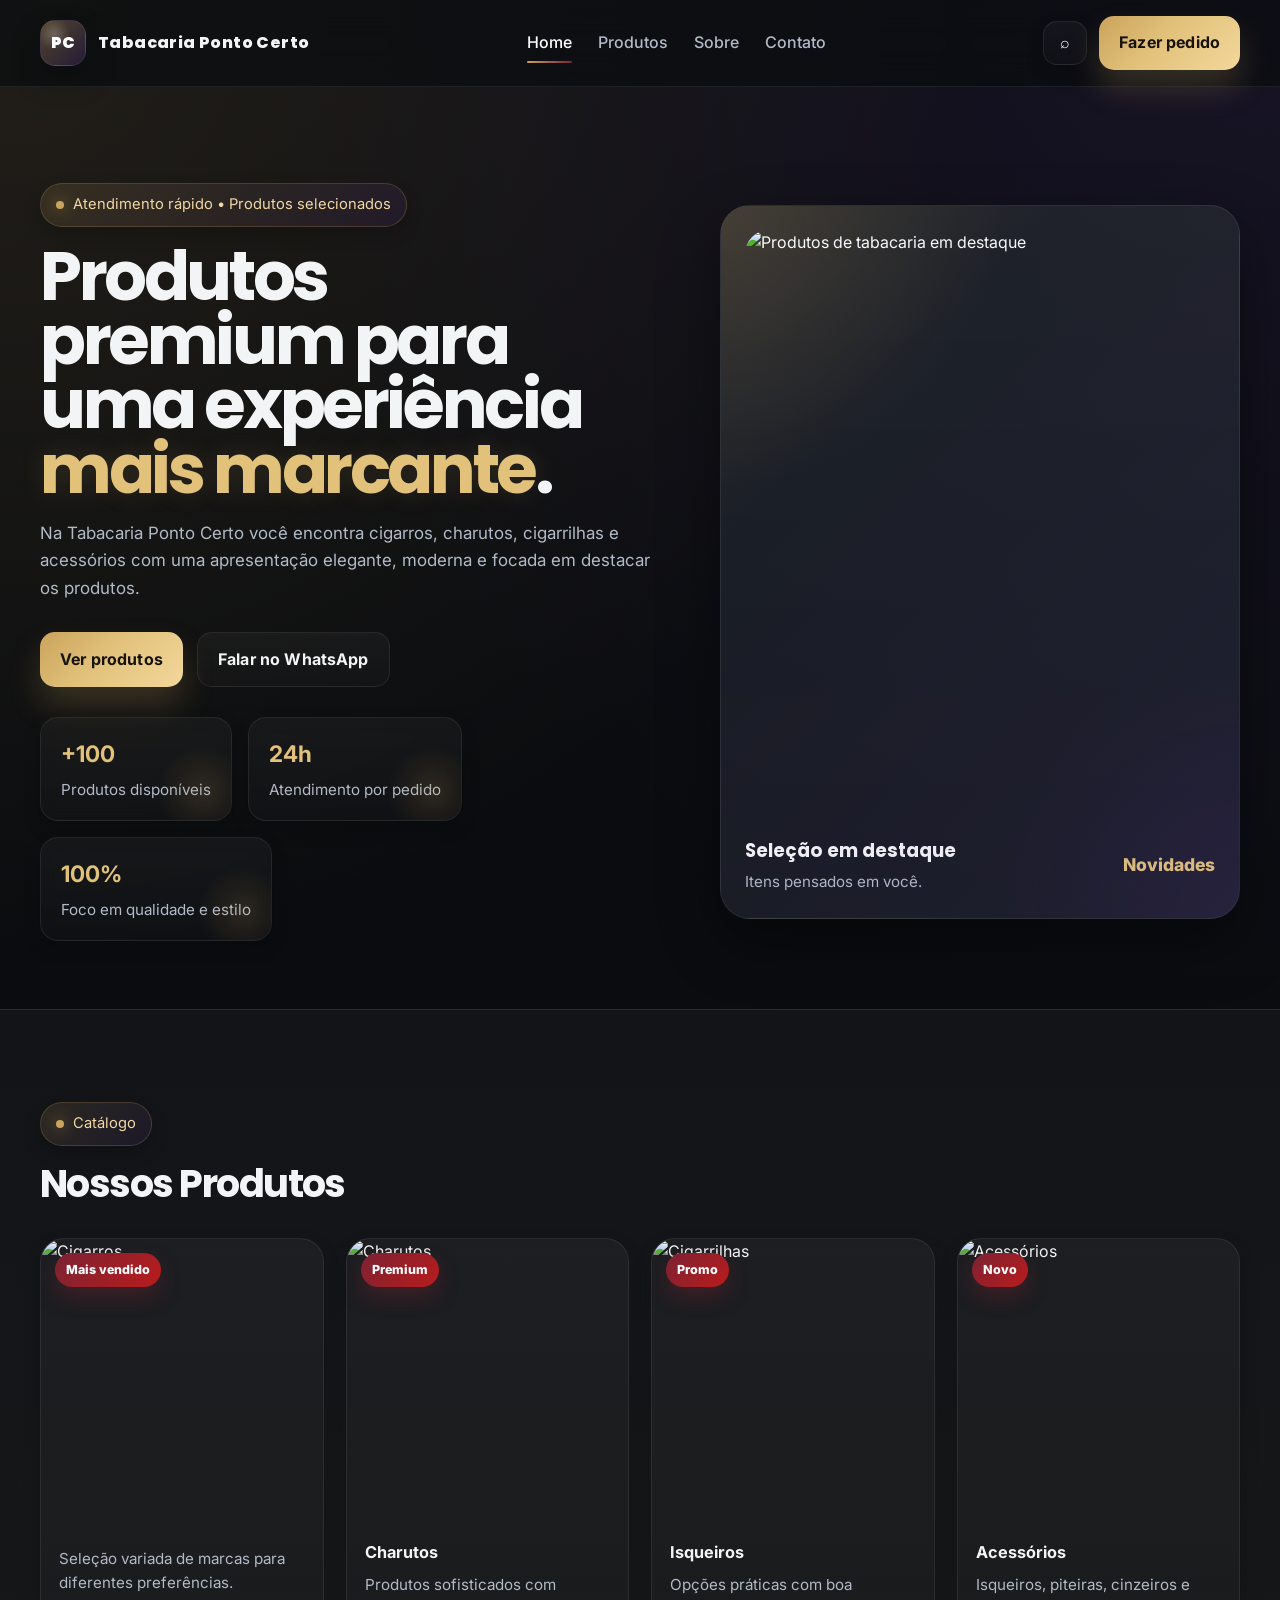
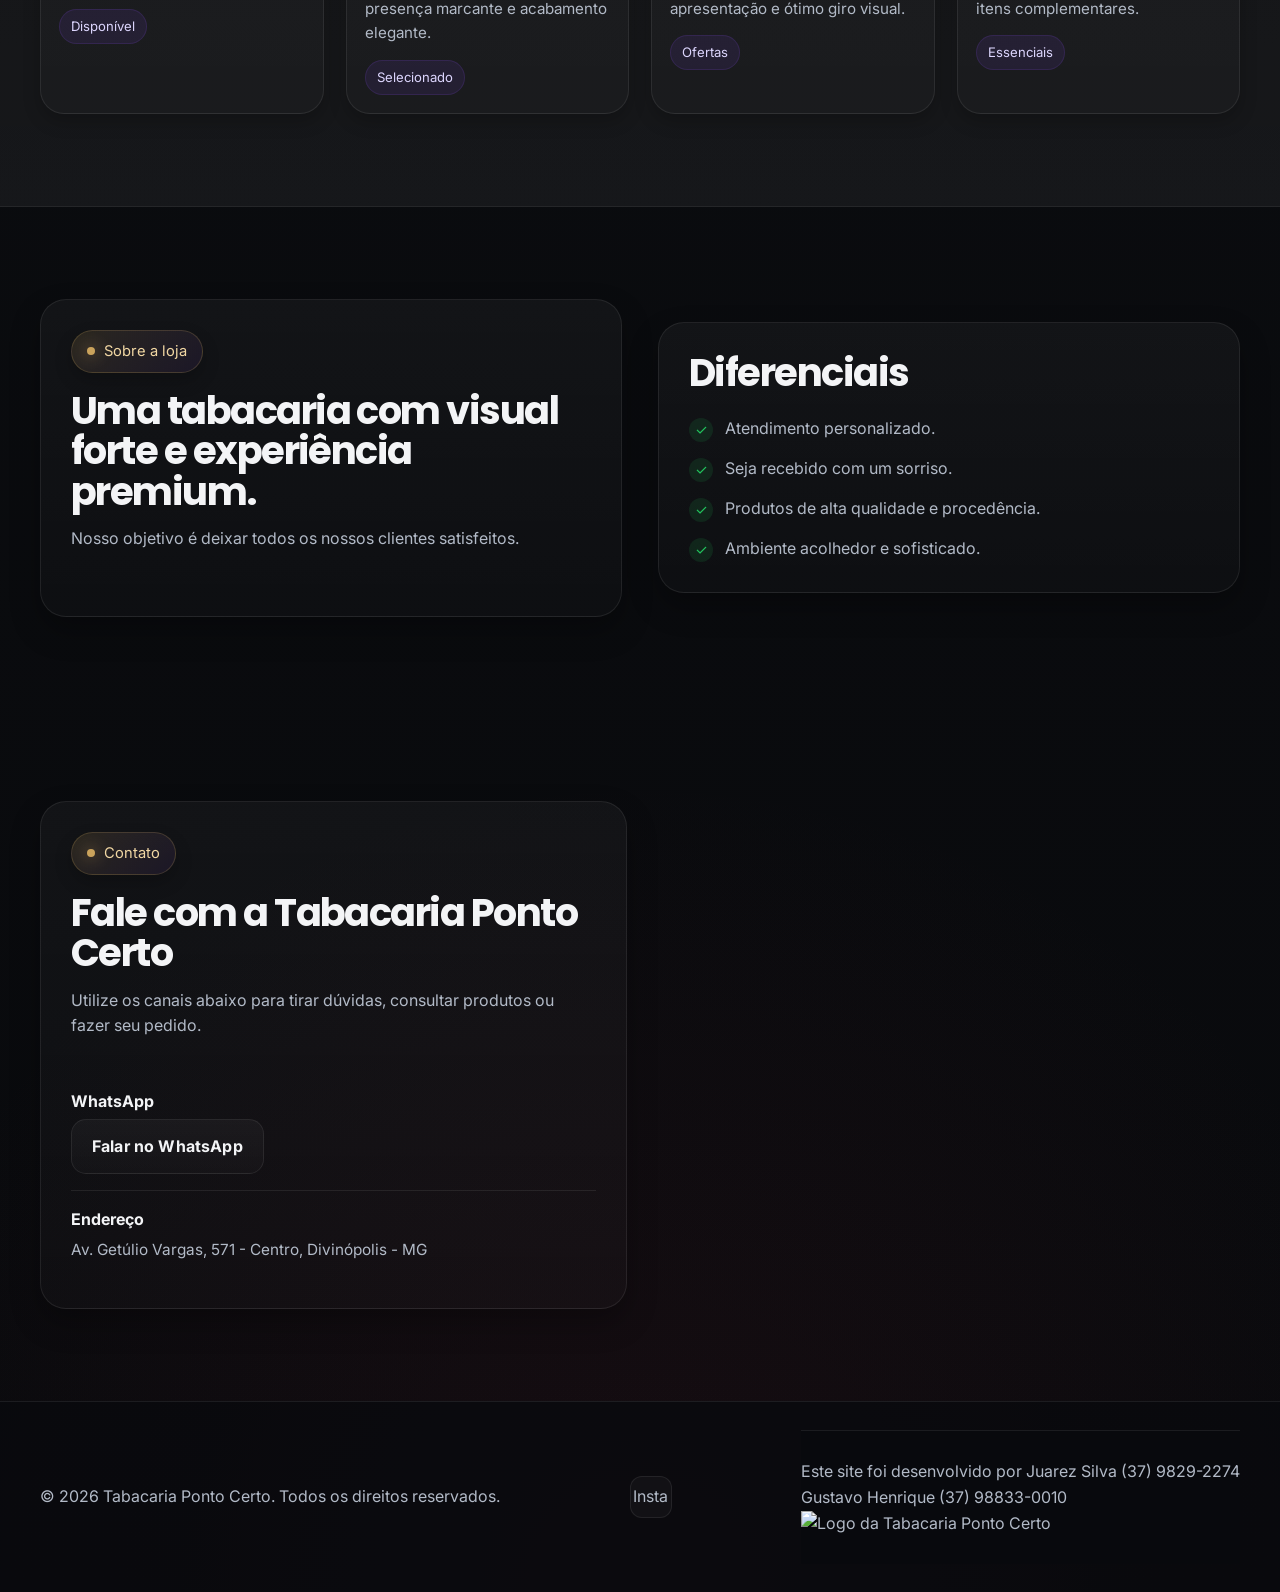
==== index.html @ 6bcf0297 "Add files via upload" ====
<!DOCTYPE html>
<html lang="pt-BR">
<head>
  <meta charset="UTF-8" />
  <meta name="viewport" content="width=device-width, initial-scale=1.0" />
  <title>Tabacaria Ponto Certo</title>
  <link rel="preconnect" href="https://fonts.googleapis.com">
  <link rel="preconnect" href="https://fonts.gstatic.com" crossorigin>
  <link
    href="https://fonts.googleapis.com/css2?family=Inter:wght@400;500;600;700;800&family=Poppins:wght@600;700;800&display=swap"
    rel="stylesheet"
  />
  <link rel="stylesheet" href="styles.css" />
</head>
<body>
  <header class="site-header">
    <div class="container header-inner">
      <a href="#home" class="brand">
        <span class="brand-logo">PC</span>
        <span>Tabacaria Ponto Certo</span>
      </a>

      <nav class="nav" aria-label="Navegação principal">
        <a href="#home" class="active">Home</a>
        <a href="#products">Produtos</a>
        <a href="#about">Sobre</a>
        <a href="#contact">Contato</a>
      </nav>

      <div class="header-actions">
        <a href="#products" class="icon-btn" aria-label="Ver produtos">⌕</a>
        <a href="#contact" class="btn btn-primary">Fazer pedido</a>
      </div>
    </div>
  </header>

  <main>
    <section id="home" class="hero section">
      <div class="container hero-grid">
        <div class="hero-content">
          <span class="badge">Atendimento rápido • Produtos selecionados</span>
          <h1>Produtos premium para uma experiência <span>mais marcante</span>.</h1>
          <p>
            Na Tabacaria Ponto Certo você encontra cigarros, charutos, cigarrilhas e acessórios
            com uma apresentação elegante, moderna e focada em destacar os produtos.
          </p>

          <div class="hero-actions">
            <a href="#products" class="btn btn-primary">Ver produtos</a>
            <a href="https://wa.me/5537991445994?text=Gostaria%20de%20realizar%20um%20pedido." class="btn btn-secondary">Falar no WhatsApp</a>
          </div>

          <div class="hero-stats">
            <div class="stat">
              <strong>+100</strong>
              <span>Produtos disponíveis</span>
            </div>
            <div class="stat">
              <strong>24h</strong>
              <span>Atendimento por pedido</span>
            </div>
            <div class="stat">
              <strong>100%</strong>
              <span>Foco em qualidade e estilo</span>
            </div>
          </div>
        </div>

        <div class="hero-card">
          <img src="imagens/banners-horizontais-de-produtos-de-tabaco_1284-23316.avif" alt="Produtos de tabacaria em destaque" />
          <div class="hero-card-caption">
            <div>
              <h3>Seleção em destaque</h3>
              <p>Itens pensados em você.</p>
            </div>
            <span class="price">Novidades</span>
          </div>
        </div>
      </div>
    </section>

    <section id="products" class="products section">
      <div class="container">
        <span class="badge">Catálogo</span>
        <h2 class="section-title">Nossos Produtos</h2>
        <p class="section-subtitle">
        </p>

        <div class="grid-products">
          <article class="product-card">
            <span class="sale">Mais vendido</span>
            <img src="imagens/6c0c8bc5-977b-41b4-ada7-877263bafc45.jpeg" alt="Cigarros" />
            <div class="product-info">
              <h3></h3>
              <p>Seleção variada de marcas para diferentes preferências.</p>
              <div class="product-meta">
                <span class="tag">Disponível</span>
                <span class="price"></span>
              </div>
            </div>
          </article>

          <article class="product-card">
            <span class="sale">Premium</span>
            <img src="imagens/TABACARIA1.webp" alt="Charutos" />
            <div class="product-info">
              <h3>Charutos</h3>
              <p>Produtos sofisticados com presença marcante e acabamento elegante.</p>
              <div class="product-meta">
                <span class="tag">Selecionado</span>
                <span class="price"></span>
              </div>
            </div>
          </article>

          <article class="product-card">
            <span class="sale">Promo</span>
            <img src="imagens/3910163c-b101-4159-80c0-856ad2844441.jpeg" alt="Cigarrilhas" />
            <div class="product-info">
              <h3>Isqueiros</h3>
              <p>Opções práticas com boa apresentação e ótimo giro visual.</p>
              <div class="product-meta">
                <span class="tag">Ofertas</span>
                <span class="price"></span>
              </div>
            </div>
          </article>

          <article class="product-card">
            <span class="sale">Novo</span>
            <img src="imagens/bb997197-b8b8-463b-8e82-a7fdcd526698.jpeg" alt="Acessórios" />
            <div class="product-info">
              <h3>Acessórios</h3>
              <p>Isqueiros, piteiras, cinzeiros e itens complementares.</p>
              <div class="product-meta">
                <span class="tag">Essenciais</span>
                <span class="price"></span>
              </div>
            </div>
          </article>
        </div>
      </div>
    </section>

    <section id="about" class="section">
      <div class="container about">
        <div class="about-card">
          <span class="badge">Sobre a loja</span>
          <h2 class="section-title">Uma tabacaria com visual forte e experiência premium.</h2>
          <p class="section-subtitle">
            Nosso objetivo é deixar todos os nossos clientes satisfeitos.
          </p>
        </div>

        <div class="about-card">
          <h2 class="section-title">Diferenciais</h2>
          <ul class="about-list">
            <li>Atendimento personalizado.</li>
            <li>Seja recebido com um sorriso.</li>
            <li>Produtos de alta qualidade e procedência.</li>
            <li>Ambiente acolhedor e sofisticado.</li>
          </ul>
        </div>
      </div>
    </section>

    <section id="contact" class="section">
      <div class="container contact">
        <div class="contact-card">
          <span class="badge">Contato</span>
          <h2 class="section-title">Fale com a Tabacaria Ponto Certo</h2>
          <p class="section-subtitle">
            Utilize os canais abaixo para tirar dúvidas, consultar produtos ou fazer seu pedido.
          </p>

          
          <div class="contact-item">
            <div>
              <strong>WhatsApp</strong>
            <a href="https://wa.me/5537991445994?text=Gostaria%20de%20realizar%20um%20pedido." class="btn btn-secondary">Falar no WhatsApp</a>
            </div>
          </div>

        <div class="contact-item">
          <div>
            <strong>Endereço</strong>
            <span>Av. Getúlio Vargas, 571 - Centro, Divinópolis - MG</span>
          </div>
        </div>

        
          </form>
        </div>
      </div>
    </section>
  </main>

  <footer class="footer">
    <div class="container footer-inner">
      <p>&copy; 2026 Tabacaria Ponto Certo. Todos os direitos reservados.</p>
      <div class="socials">
        <a href="https://www.instagram.com/tabacariapontocerto_?igsh=MW83M29manpldTg5OQ==" aria-label="Instagram">Insta</a>
        
      </div>
      <div class="footer">
        <a href="#" class="footer-link">Este site foi desenvolvido por Juarez Silva (37) 9829-2274 <br>Gustavo Henrique (37) 98833-0010</a>
        <img src="C:\Users\diamo\Pictures\Screenshots\Captura de tela 2025-09-25 141553.png" alt="Logo da Tabacaria Ponto Certo" class="footer-logo" />

    </div>
  </footer>
</body>
</html>
---- styles.css ----
:root {
  --bg: #0b0d10;
  --bg-soft: #11151c;
  --surface: rgba(20, 24, 31, 0.94);
  --surface-2: rgba(29, 35, 46, 0.92);
  --text: #f3f4f6;
  --text-soft: #b2bac7;
  --muted: #848b98;
  --border: rgba(255, 255, 255, 0.08);

  --gold: #caa35c;
  --gold-2: #e2c27b;
  --wine: #7b2233;
  --purple: #6f42c1;
  --orange: #ff8a3d;

  --success: #22c55e;
  --danger: #ef4444;

  --shadow-lg: 0 24px 60px rgba(0, 0, 0, 0.42);
  --shadow-md: 0 14px 30px rgba(0, 0, 0, 0.28);
  --shadow-sm: 0 8px 18px rgba(0, 0, 0, 0.2);

  --radius: 18px;
  --radius-lg: 28px;
  --radius-sm: 12px;

  --container: 1200px;
  --transition: 0.28s ease;
  --transition-slow: 0.45s cubic-bezier(0.2, 0.8, 0.2, 1);

  --font-main: "Inter", system-ui, -apple-system, BlinkMacSystemFont, "Segoe UI", sans-serif;
  --font-title: "Poppins", "Inter", system-ui, sans-serif;
}

* {
  margin: 0;
  padding: 0;
  box-sizing: border-box;
}

html {
  scroll-behavior: smooth;
}

body {
  font-family: var(--font-main);
  color: var(--text);
  background:
    radial-gradient(circle at top left, rgba(202, 163, 92, 0.12), transparent 28%),
    radial-gradient(circle at top right, rgba(111, 66, 193, 0.12), transparent 30%),
    radial-gradient(circle at bottom, rgba(123, 34, 51, 0.12), transparent 25%),
    linear-gradient(180deg, var(--bg) 0%, #090a0d 100%);
  min-height: 100vh;
  line-height: 1.6;
  overflow-x: hidden;
  text-rendering: optimizeLegibility;
  -webkit-font-smoothing: antialiased;
}

img {
  max-width: 100%;
  display: block;
}

a {
  color: inherit;
  text-decoration: none;
  transition: transform var(--transition), color var(--transition), opacity var(--transition);
}

button,
input,
select,
textarea {
  font: inherit;
}

button {
  cursor: pointer;
  border: none;
  background: none;
}

::selection {
  background: rgba(202, 163, 92, 0.35);
  color: #fff;
}

.container {
  width: min(100% - 32px, var(--container));
  margin-inline: auto;
}

.section {
  padding: 92px 0;
  position: relative;
}

.section-title {
  font-family: var(--font-title);
  font-size: clamp(1.9rem, 3vw, 3.2rem);
  line-height: 1.05;
  letter-spacing: -0.04em;
  margin-bottom: 14px;
  color: var(--text);
}

.section-subtitle {
  color: var(--text-soft);
  max-width: 700px;
  margin-bottom: 34px;
}

.badge {
  display: inline-flex;
  align-items: center;
  gap: 9px;
  padding: 9px 15px;
  border-radius: 999px;
  background: linear-gradient(135deg, rgba(202, 163, 92, 0.14), rgba(111, 66, 193, 0.1));
  border: 1px solid rgba(202, 163, 92, 0.22);
  color: #f1d7a3;
  font-size: 0.92rem;
  box-shadow: var(--shadow-sm);
  margin-bottom: 18px;
}

.badge::before {
  content: "";
  width: 8px;
  height: 8px;
  border-radius: 50%;
  background: var(--gold);
  box-shadow: 0 0 16px rgba(202, 163, 92, 0.8);
}

.site-header {
  position: sticky;
  top: 0;
  z-index: 50;
  background: rgba(11, 13, 16, 0.72);
  backdrop-filter: blur(18px);
  border-bottom: 1px solid var(--border);
}

.header-inner {
  height: 86px;
  display: flex;
  align-items: center;
  justify-content: space-between;
  gap: 24px;
}

.brand {
  display: flex;
  align-items: center;
  gap: 12px;
  font-family: var(--font-title);
  font-weight: 800;
  letter-spacing: 0.4px;
}

.brand-logo {
  width: 46px;
  height: 46px;
  border-radius: 15px;
  display: grid;
  place-items: center;
  background:
    radial-gradient(circle at 30% 30%, rgba(255, 255, 255, 0.22), transparent 35%),
    linear-gradient(135deg, rgba(202, 163, 92, 0.36), rgba(111, 66, 193, 0.22));
  border: 1px solid rgba(255, 255, 255, 0.08);
  box-shadow: var(--shadow-md);
  color: #fff;
  font-weight: 900;
}

.nav {
  display: flex;
  align-items: center;
  gap: 26px;
}

.nav a {
  color: var(--text-soft);
  position: relative;
  font-weight: 500;
}

.nav a::after {
  content: "";
  position: absolute;
  left: 0;
  bottom: -7px;
  width: 100%;
  height: 2px;
  border-radius: 999px;
  background: linear-gradient(90deg, var(--gold), var(--wine));
  transform: scaleX(0);
  transform-origin: center;
  transition: transform var(--transition);
}

.nav a:hover,
.nav a.active {
  color: #fff;
}

.nav a:hover::after,
.nav a.active::after {
  transform: scaleX(1);
}

.header-actions {
  display: flex;
  align-items: center;
  gap: 12px;
}

.icon-btn {
  width: 44px;
  height: 44px;
  display: grid;
  place-items: center;
  border-radius: 14px;
  color: #fff;
  background: linear-gradient(180deg, rgba(255, 255, 255, 0.04), rgba(255, 255, 255, 0.02));
  border: 1px solid var(--border);
  box-shadow: var(--shadow-sm);
  transition: transform var(--transition), border-color var(--transition), box-shadow var(--transition);
}

.icon-btn:hover {
  transform: translateY(-2px) scale(1.03);
  border-color: rgba(202, 163, 92, 0.26);
  box-shadow: var(--shadow-md);
}

.btn {
  display: inline-flex;
  align-items: center;
  justify-content: center;
  gap: 10px;
  padding: 14px 20px;
  border-radius: 15px;
  font-weight: 700;
  letter-spacing: 0.01em;
  transition:
    transform var(--transition),
    box-shadow var(--transition),
    background var(--transition),
    border-color var(--transition),
    filter var(--transition);
  position: relative;
  overflow: hidden;
}

.btn::before {
  content: "";
  position: absolute;
  inset: 0;
  background: linear-gradient(120deg, transparent, rgba(255, 255, 255, 0.18), transparent);
  transform: translateX(-130%);
  transition: transform var(--transition-slow);
}

.btn:hover::before {
  transform: translateX(130%);
}

.btn:hover {
  transform: translateY(-2px);
}

.btn-primary {
  background: linear-gradient(135deg, var(--gold) 0%, var(--gold-2) 45%, #f3d79b 100%);
  color: #17130c;
  box-shadow: 0 18px 32px rgba(202, 163, 92, 0.22);
}

.btn-primary:hover {
  filter: brightness(1.05);
  box-shadow: 0 22px 38px rgba(202, 163, 92, 0.28);
}

.btn-secondary {
  background: linear-gradient(180deg, rgba(255, 255, 255, 0.04), rgba(255, 255, 255, 0.02));
  color: var(--text);
  border: 1px solid var(--border);
}

.btn-secondary:hover {
  border-color: rgba(111, 66, 193, 0.3);
  background: rgba(111, 66, 193, 0.08);
}

.hero {
  padding: 96px 0 68px;
}

.hero-grid {
  display: grid;
  grid-template-columns: 1.1fr 0.9fr;
  gap: 44px;
  align-items: center;
}

.hero-content h1 {
  font-family: var(--font-title);
  font-size: clamp(2.8rem, 5.3vw, 5.6rem);
  line-height: 0.95;
  letter-spacing: -0.05em;
  margin-bottom: 18px;
  text-wrap: balance;
}

.hero-content h1 span {
  color: var(--gold-2);
  text-shadow: 0 0 24px rgba(202, 163, 92, 0.16);
}

.hero-content p {
  color: var(--text-soft);
  font-size: 1.06rem;
  max-width: 620px;
  margin-bottom: 30px;
}

.hero-actions {
  display: flex;
  flex-wrap: wrap;
  gap: 14px;
  margin-bottom: 30px;
}

.hero-stats {
  display: flex;
  flex-wrap: wrap;
  gap: 16px;
}

.stat {
  min-width: 160px;
  padding: 18px 20px;
  border-radius: 18px;
  background: linear-gradient(180deg, rgba(255, 255, 255, 0.04), rgba(255, 255, 255, 0.02));
  border: 1px solid var(--border);
  box-shadow: var(--shadow-sm);
  backdrop-filter: blur(8px);
  position: relative;
  overflow: hidden;
}

.stat::after {
  content: "";
  position: absolute;
  inset: auto -18px -18px auto;
  width: 92px;
  height: 92px;
  border-radius: 50%;
  background: radial-gradient(circle, rgba(202, 163, 92, 0.15), transparent 70%);
}

.stat strong {
  display: block;
  font-size: 1.42rem;
  color: var(--gold-2);
  margin-bottom: 4px;
}

.stat span {
  color: var(--text-soft);
  font-size: 0.95rem;
}

.hero-card {
  position: relative;
  padding: 24px;
  border-radius: 30px;
  background:
    radial-gradient(circle at top left, rgba(202, 163, 92, 0.12), transparent 32%),
    radial-gradient(circle at bottom right, rgba(111, 66, 193, 0.1), transparent 28%),
    linear-gradient(180deg, rgba(255, 255, 255, 0.05), rgba(255, 255, 255, 0.02)),
    var(--surface);
  border: 1px solid rgba(255, 255, 255, 0.08);
  box-shadow: var(--shadow-lg);
  overflow: hidden;
}

.hero-card::before {
  content: "";
  position: absolute;
  inset: -2px;
  background: linear-gradient(135deg, rgba(202, 163, 92, 0.16), transparent 28%, rgba(111, 66, 193, 0.12));
  opacity: 0.7;
  pointer-events: none;
}

.hero-card img {
  width: 100%;
  border-radius: 24px;
  object-fit: cover;
  aspect-ratio: 4 / 5;
  transform: scale(1);
  transition: transform var(--transition-slow), filter var(--transition-slow);
  filter: saturate(1.08) contrast(1.04);
}

.hero-card:hover img {
  transform: scale(1.04);
}

.hero-card-caption {
  margin-top: 18px;
  display: flex;
  align-items: center;
  justify-content: space-between;
  gap: 16px;
}

.hero-card-caption h3 {
  font-family: var(--font-title);
  font-size: 1.15rem;
  margin-bottom: 4px;
}

.hero-card-caption p {
  color: var(--text-soft);
  font-size: 0.95rem;
}

.price {
  color: var(--gold-2);
  font-weight: 800;
  font-size: 1.1rem;
}

.products {
  border-top: 1px solid var(--border);
  border-bottom: 1px solid var(--border);
  background:
    linear-gradient(180deg, rgba(255, 255, 255, 0.02), rgba(255, 255, 255, 0.04)),
    rgba(255, 255, 255, 0.01);
}

.grid-products {
  display: grid;
  grid-template-columns: repeat(4, 1fr);
  gap: 22px;
}

.product-card {
  position: relative;
  background: linear-gradient(180deg, rgba(255, 255, 255, 0.04), rgba(255, 255, 255, 0.02));
  border: 1px solid var(--border);
  border-radius: 24px;
  overflow: hidden;
  box-shadow: var(--shadow-sm);
  transition:
    transform var(--transition-slow),
    border-color var(--transition),
    box-shadow var(--transition),
    filter var(--transition);
}

.product-card::before {
  content: "";
  position: absolute;
  inset: 0;
  background: linear-gradient(135deg, rgba(202, 163, 92, 0.12), transparent 35%, rgba(111, 66, 193, 0.1));
  opacity: 0;
  transition: opacity var(--transition);
  pointer-events: none;
}

.product-card:hover {
  transform: translateY(-8px) scale(1.01);
  border-color: rgba(202, 163, 92, 0.24);
  box-shadow: var(--shadow-lg);
}

.product-card:hover::before {
  opacity: 1;
}

.product-card img {
  width: 100%;
  aspect-ratio: 1 / 1;
  object-fit: cover;
  transition: transform var(--transition-slow), filter var(--transition-slow);
}

.product-card:hover img {
  transform: scale(1.08);
  filter: saturate(1.08) contrast(1.03);
}

.product-info {
  padding: 18px;
  position: relative;
  z-index: 1;
}

.product-info h3 {
  font-size: 1.02rem;
  margin-bottom: 8px;
}

.product-info p {
  color: var(--text-soft);
  font-size: 0.95rem;
  margin-bottom: 14px;
}

.product-meta {
  display: flex;
  align-items: center;
  justify-content: space-between;
  gap: 10px;
}

.tag {
  display: inline-flex;
  align-items: center;
  padding: 6px 11px;
  border-radius: 999px;
  font-size: 0.82rem;
  background: rgba(111, 66, 193, 0.13);
  color: #ddd6fe;
  border: 1px solid rgba(111, 66, 193, 0.2);
}

.sale {
  position: absolute;
  top: 14px;
  left: 14px;
  z-index: 2;
  padding: 7px 11px;
  border-radius: 999px;
  font-size: 0.78rem;
  font-weight: 800;
  color: #fff;
  background: linear-gradient(135deg, var(--wine), #b91c1c);
  box-shadow: 0 10px 20px rgba(123, 34, 51, 0.35);
}

.about {
  display: grid;
  grid-template-columns: 1fr 1fr;
  gap: 36px;
  align-items: center;
}

.about-card {
  padding: 30px;
  border-radius: 26px;
  background: linear-gradient(180deg, rgba(255, 255, 255, 0.04), rgba(255, 255, 255, 0.02));
  border: 1px solid var(--border);
  box-shadow: var(--shadow-md);
}

.about-list {
  list-style: none;
  display: grid;
  gap: 14px;
  margin-top: 22px;
}

.about-list li {
  display: flex;
  gap: 12px;
  align-items: flex-start;
  color: var(--text-soft);
}

.about-list li::before {
  content: "✓";
  flex: 0 0 24px;
  width: 24px;
  height: 24px;
  border-radius: 50%;
  display: grid;
  place-items: center;
  background: rgba(34, 197, 94, 0.12);
  color: var(--success);
  font-size: 0.9rem;
  margin-top: 2px;
}

.contact {
  display: grid;
  grid-template-columns: 1fr 1fr;
  gap: 26px;
}

.contact-card,
.form-card {
  padding: 30px;
  border-radius: 26px;
  background: linear-gradient(180deg, rgba(255, 255, 255, 0.04), rgba(255, 255, 255, 0.02));
  border: 1px solid var(--border);
  box-shadow: var(--shadow-md);
}

.contact-item {
  display: flex;
  gap: 14px;
  align-items: flex-start;
  padding: 16px 0;
  border-bottom: 1px solid var(--border);
}

.contact-item:last-child {
  border-bottom: none;
}

.contact-item strong {
  display: block;
  margin-bottom: 4px;
}

.contact-item span {
  color: var(--text-soft);
  font-size: 0.96rem;
}

.form-group {
  display: grid;
  gap: 8px;
  margin-bottom: 16px;
}

.form-group label {
  color: var(--text-soft);
  font-size: 0.95rem;
}

.form-group input,
.form-group textarea,
.form-group select {
  width: 100%;
  padding: 14px 16px;
  border-radius: 14px;
  border: 1px solid var(--border);
  background: rgba(17, 20, 26, 0.92);
  color: var(--text);
  outline: none;
  transition:
    border-color var(--transition),
    box-shadow var(--transition),
    transform var(--transition),
    background var(--transition);
}

.form-group input:focus,
.form-group textarea:focus,
.form-group select:focus {
  border-color: rgba(202, 163, 92, 0.45);
  box-shadow: 0 0 0 4px rgba(202, 163, 92, 0.12);
  background: #141820;
}

.form-group textarea {
  min-height: 140px;
  resize: vertical;
}

.footer {
  padding: 28px 0;
  border-top: 1px solid var(--border);
  color: var(--text-soft);
  background: rgba(8, 10, 13, 0.78);
}

.footer-inner {
  display: flex;
  align-items: center;
  justify-content: space-between;
  gap: 18px;
  flex-wrap: wrap;
}

.socials {
  display: flex;
  gap: 12px;
  flex-wrap: wrap;
}

.socials a {
  width: 42px;
  height: 42px;
  display: grid;
  place-items: center;
  border-radius: 12px;
  background: rgba(255, 255, 255, 0.03);
  border: 1px solid var(--border);
  transition: transform var(--transition), border-color var(--transition), box-shadow var(--transition);
}

.socials a:hover {
  border-color: rgba(202, 163, 92, 0.26);
  transform: translateY(-2px) rotate(-2deg);
  box-shadow: var(--shadow-sm);
}

@media (max-width: 1100px) {
  .grid-products {
    grid-template-columns: repeat(3, 1fr);
  }

  .hero-grid,
  .about,
  .contact {
    grid-template-columns: 1fr;
  }
}

@media (max-width: 768px) {
  .section {
    padding: 68px 0;
  }

  .header-inner {
    height: auto;
    padding: 16px 0;
    flex-wrap: wrap;
    justify-content: center;
  }

  .nav {
    order: 3;
    width: 100%;
    justify-content: center;
    flex-wrap: wrap;
    gap: 16px;
  }

  .hero {
    padding-top: 50px;
  }

  .grid-products {
    grid-template-columns: repeat(2, 1fr);
  }

  .hero-content h1 {
    line-height: 1.02;
  }

  .hero-card-caption {
    flex-direction: column;
    align-items: flex-start;
  }
}

@media (max-width: 520px) {
  .grid-products {
    grid-template-columns: 1fr;
  }

  .hero-actions,
  .hero-stats {
    flex-direction: column;
  }

  .stat {
    width: 100%;
  }

  .btn {
    width: 100%;
  }

  .container {
    width: min(100% - 20px, var(--container));
  }
}
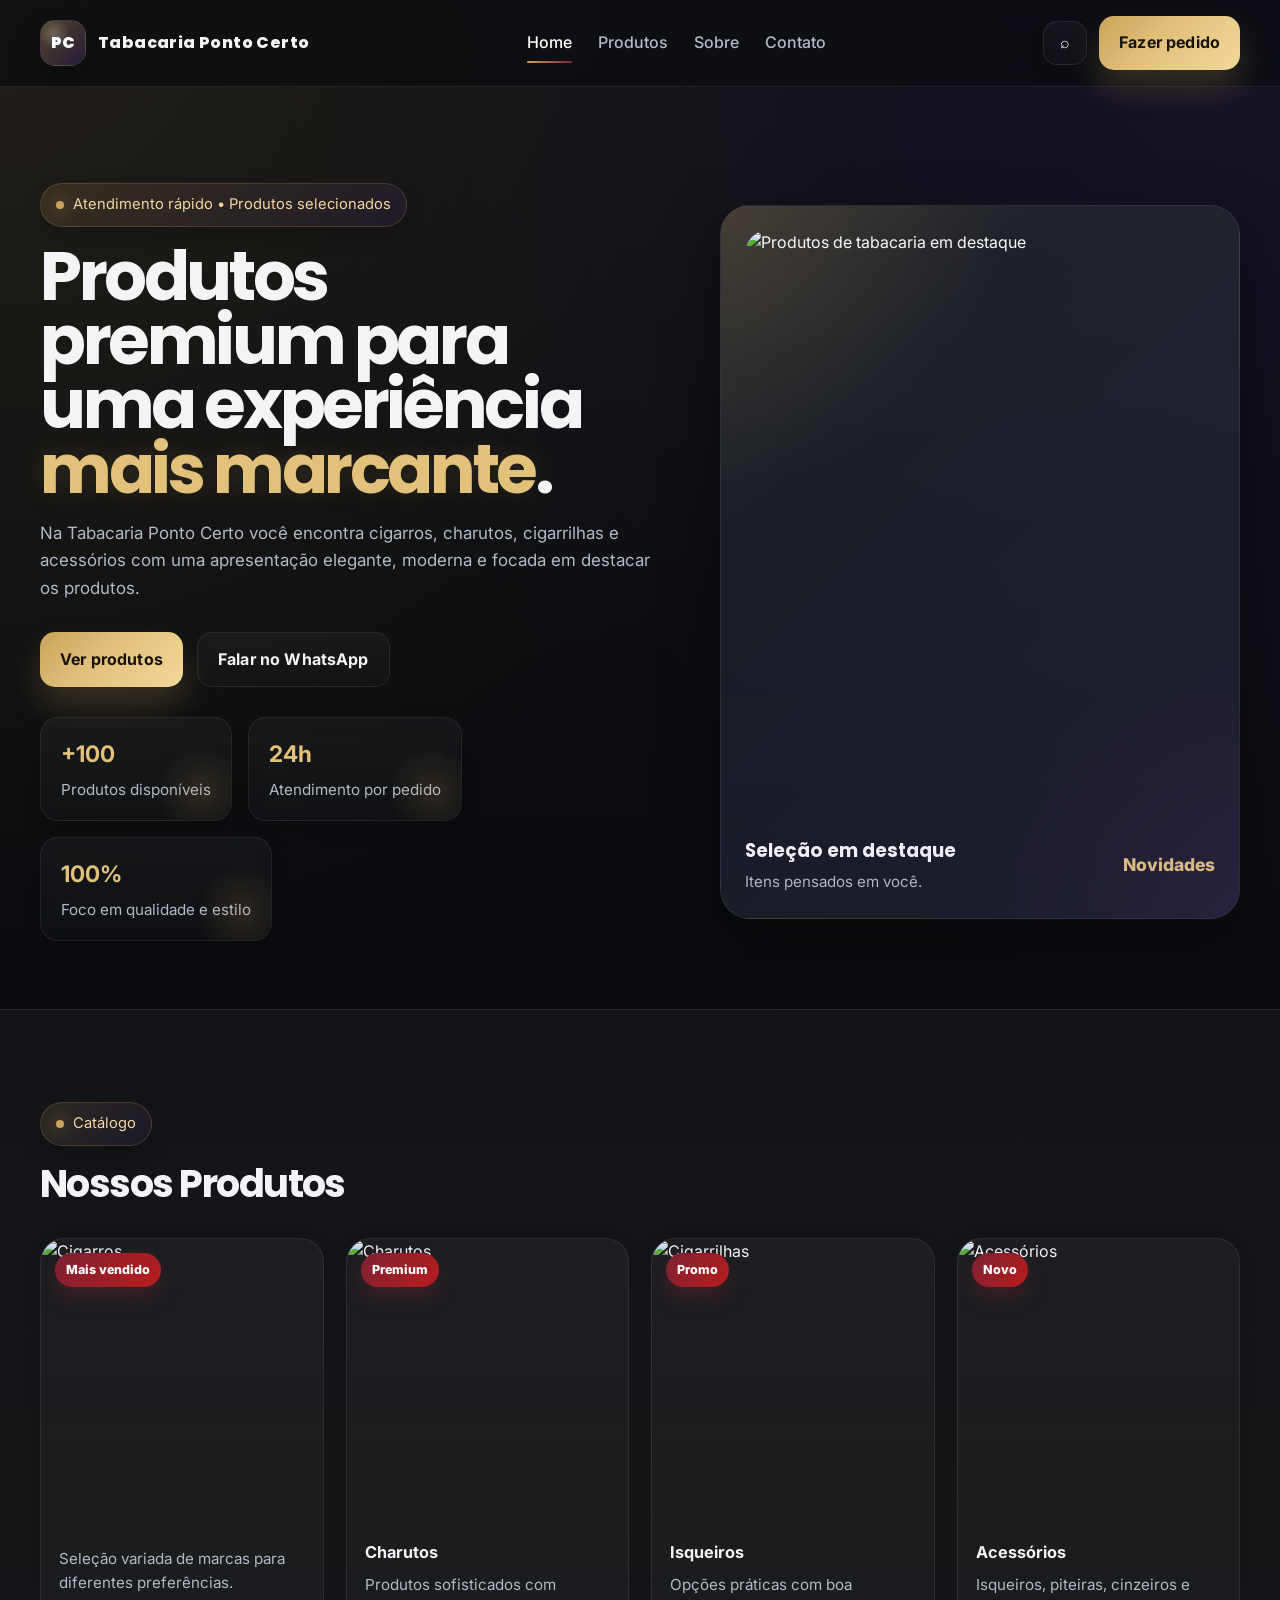
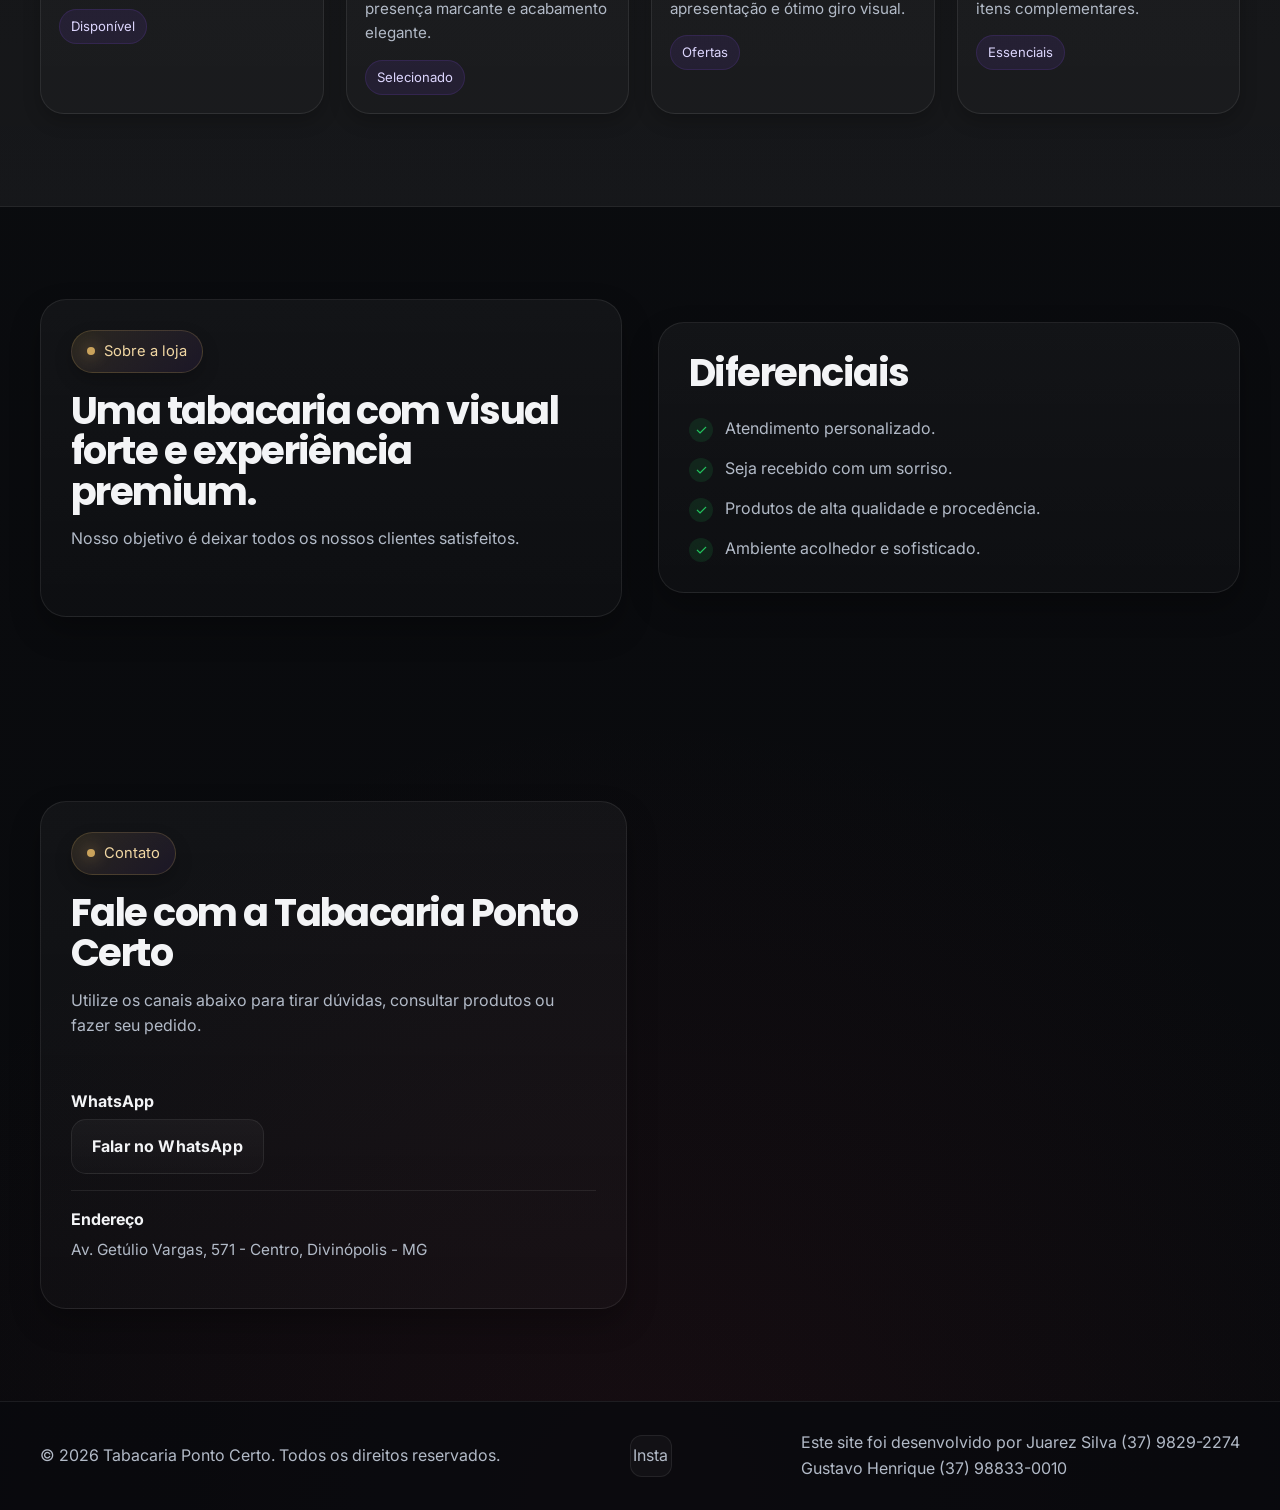
==== commit fef68ab2: "Rename index (2).html to index.html" ====
--- a/index.html
+++ b/index.html
@@ -1,212 +1,219 @@
-<!DOCTYPE html>
-<html lang="pt-BR">
-<head>
-  <meta charset="UTF-8" />
-  <meta name="viewport" content="width=device-width, initial-scale=1.0" />
-  <title>Tabacaria Ponto Certo</title>
-  <link rel="preconnect" href="https://fonts.googleapis.com">
-  <link rel="preconnect" href="https://fonts.gstatic.com" crossorigin>
-  <link
-    href="https://fonts.googleapis.com/css2?family=Inter:wght@400;500;600;700;800&family=Poppins:wght@600;700;800&display=swap"
-    rel="stylesheet"
-  />
-  <link rel="stylesheet" href="styles.css" />
-</head>
-<body>
-  <header class="site-header">
-    <div class="container header-inner">
-      <a href="#home" class="brand">
-        <span class="brand-logo">PC</span>
-        <span>Tabacaria Ponto Certo</span>
-      </a>
-
-      <nav class="nav" aria-label="Navegação principal">
-        <a href="#home" class="active">Home</a>
-        <a href="#products">Produtos</a>
-        <a href="#about">Sobre</a>
-        <a href="#contact">Contato</a>
-      </nav>
-
-      <div class="header-actions">
-        <a href="#products" class="icon-btn" aria-label="Ver produtos">⌕</a>
-        <a href="#contact" class="btn btn-primary">Fazer pedido</a>
-      </div>
-    </div>
-  </header>
-
-  <main>
-    <section id="home" class="hero section">
-      <div class="container hero-grid">
-        <div class="hero-content">
-          <span class="badge">Atendimento rápido • Produtos selecionados</span>
-          <h1>Produtos premium para uma experiência <span>mais marcante</span>.</h1>
-          <p>
-            Na Tabacaria Ponto Certo você encontra cigarros, charutos, cigarrilhas e acessórios
-            com uma apresentação elegante, moderna e focada em destacar os produtos.
-          </p>
-
-          <div class="hero-actions">
-            <a href="#products" class="btn btn-primary">Ver produtos</a>
-            <a href="https://wa.me/5537991445994?text=Gostaria%20de%20realizar%20um%20pedido." class="btn btn-secondary">Falar no WhatsApp</a>
-          </div>
-
-          <div class="hero-stats">
-            <div class="stat">
-              <strong>+100</strong>
-              <span>Produtos disponíveis</span>
-            </div>
-            <div class="stat">
-              <strong>24h</strong>
-              <span>Atendimento por pedido</span>
-            </div>
-            <div class="stat">
-              <strong>100%</strong>
-              <span>Foco em qualidade e estilo</span>
-            </div>
-          </div>
-        </div>
-
-        <div class="hero-card">
-          <img src="imagens/banners-horizontais-de-produtos-de-tabaco_1284-23316.avif" alt="Produtos de tabacaria em destaque" />
-          <div class="hero-card-caption">
-            <div>
-              <h3>Seleção em destaque</h3>
-              <p>Itens pensados em você.</p>
-            </div>
-            <span class="price">Novidades</span>
-          </div>
-        </div>
-      </div>
-    </section>
-
-    <section id="products" class="products section">
-      <div class="container">
-        <span class="badge">Catálogo</span>
-        <h2 class="section-title">Nossos Produtos</h2>
-        <p class="section-subtitle">
-        </p>
-
-        <div class="grid-products">
-          <article class="product-card">
-            <span class="sale">Mais vendido</span>
-            <img src="imagens/6c0c8bc5-977b-41b4-ada7-877263bafc45.jpeg" alt="Cigarros" />
-            <div class="product-info">
-              <h3></h3>
-              <p>Seleção variada de marcas para diferentes preferências.</p>
-              <div class="product-meta">
-                <span class="tag">Disponível</span>
-                <span class="price"></span>
-              </div>
-            </div>
-          </article>
-
-          <article class="product-card">
-            <span class="sale">Premium</span>
-            <img src="imagens/TABACARIA1.webp" alt="Charutos" />
-            <div class="product-info">
-              <h3>Charutos</h3>
-              <p>Produtos sofisticados com presença marcante e acabamento elegante.</p>
-              <div class="product-meta">
-                <span class="tag">Selecionado</span>
-                <span class="price"></span>
-              </div>
-            </div>
-          </article>
-
-          <article class="product-card">
-            <span class="sale">Promo</span>
-            <img src="imagens/3910163c-b101-4159-80c0-856ad2844441.jpeg" alt="Cigarrilhas" />
-            <div class="product-info">
-              <h3>Isqueiros</h3>
-              <p>Opções práticas com boa apresentação e ótimo giro visual.</p>
-              <div class="product-meta">
-                <span class="tag">Ofertas</span>
-                <span class="price"></span>
-              </div>
-            </div>
-          </article>
-
-          <article class="product-card">
-            <span class="sale">Novo</span>
-            <img src="imagens/bb997197-b8b8-463b-8e82-a7fdcd526698.jpeg" alt="Acessórios" />
-            <div class="product-info">
-              <h3>Acessórios</h3>
-              <p>Isqueiros, piteiras, cinzeiros e itens complementares.</p>
-              <div class="product-meta">
-                <span class="tag">Essenciais</span>
-                <span class="price"></span>
-              </div>
-            </div>
-          </article>
-        </div>
-      </div>
-    </section>
-
-    <section id="about" class="section">
-      <div class="container about">
-        <div class="about-card">
-          <span class="badge">Sobre a loja</span>
-          <h2 class="section-title">Uma tabacaria com visual forte e experiência premium.</h2>
-          <p class="section-subtitle">
-            Nosso objetivo é deixar todos os nossos clientes satisfeitos.
-          </p>
-        </div>
-
-        <div class="about-card">
-          <h2 class="section-title">Diferenciais</h2>
-          <ul class="about-list">
-            <li>Atendimento personalizado.</li>
-            <li>Seja recebido com um sorriso.</li>
-            <li>Produtos de alta qualidade e procedência.</li>
-            <li>Ambiente acolhedor e sofisticado.</li>
-          </ul>
-        </div>
-      </div>
-    </section>
-
-    <section id="contact" class="section">
-      <div class="container contact">
-        <div class="contact-card">
-          <span class="badge">Contato</span>
-          <h2 class="section-title">Fale com a Tabacaria Ponto Certo</h2>
-          <p class="section-subtitle">
-            Utilize os canais abaixo para tirar dúvidas, consultar produtos ou fazer seu pedido.
-          </p>
-
-          
-          <div class="contact-item">
-            <div>
-              <strong>WhatsApp</strong>
-            <a href="https://wa.me/5537991445994?text=Gostaria%20de%20realizar%20um%20pedido." class="btn btn-secondary">Falar no WhatsApp</a>
-            </div>
-          </div>
-
-        <div class="contact-item">
-          <div>
-            <strong>Endereço</strong>
-            <span>Av. Getúlio Vargas, 571 - Centro, Divinópolis - MG</span>
-          </div>
-        </div>
-
-        
-          </form>
-        </div>
-      </div>
-    </section>
-  </main>
-
-  <footer class="footer">
-    <div class="container footer-inner">
-      <p>&copy; 2026 Tabacaria Ponto Certo. Todos os direitos reservados.</p>
-      <div class="socials">
-        <a href="https://www.instagram.com/tabacariapontocerto_?igsh=MW83M29manpldTg5OQ==" aria-label="Instagram">Insta</a>
-        
-      </div>
-      <div class="footer">
-        <a href="#" class="footer-link">Este site foi desenvolvido por Juarez Silva (37) 9829-2274 <br>Gustavo Henrique (37) 98833-0010</a>
-        <img src="C:\Users\diamo\Pictures\Screenshots\Captura de tela 2025-09-25 141553.png" alt="Logo da Tabacaria Ponto Certo" class="footer-logo" />
-
-    </div>
-  </footer>
-</body>
-</html>+<!DOCTYPE html>
+<html lang="pt-BR">
+
+<head>
+  <meta charset="UTF-8" />
+  <meta name="viewport" content="width=device-width, initial-scale=1.0" />
+  <title>Tabacaria Ponto Certo</title>
+  <link rel="preconnect" href="https://fonts.googleapis.com">
+  <link rel="preconnect" href="https://fonts.gstatic.com" crossorigin>
+  <link
+    href="https://fonts.googleapis.com/css2?family=Inter:wght@400;500;600;700;800&family=Poppins:wght@600;700;800&display=swap"
+    rel="stylesheet" />
+  <link rel="stylesheet" href="styles.css" />
+</head>
+
+<body>
+  <header class="site-header">
+    <div class="container header-inner">
+      <a href="#home" class="brand">
+        <span class="brand-logo">PC</span>
+        <span>Tabacaria Ponto Certo</span>
+      </a>
+
+      <nav class="nav" aria-label="Navegação principal">
+        <a href="#home" class="active">Home</a>
+        <a href="#products">Produtos</a>
+        <a href="#about">Sobre</a>
+        <a href="#contact">Contato</a>
+      </nav>
+
+      <div class="header-actions">
+        <a href="#products" class="icon-btn" aria-label="Ver produtos">⌕</a>
+        <a href="#contact" class="btn btn-primary">Fazer pedido</a>
+      </div>
+    </div>
+  </header>
+
+  <main>
+    <section id="home" class="hero section">
+      <div class="container hero-grid">
+        <div class="hero-content">
+          <span class="badge">Atendimento rápido • Produtos selecionados</span>
+          <h1>Produtos premium para uma experiência <span>mais marcante</span>.</h1>
+          <p>
+            Na Tabacaria Ponto Certo você encontra cigarros, charutos, cigarrilhas e acessórios
+            com uma apresentação elegante, moderna e focada em destacar os produtos.
+          </p>
+
+          <div class="hero-actions">
+            <a href="#products" class="btn btn-primary">Ver produtos</a>
+            <a href="https://wa.me/5537991445994?text=Gostaria%20de%20realizar%20um%20pedido."
+              class="btn btn-secondary">Falar no WhatsApp</a>
+          </div>
+
+          <div class="hero-stats">
+            <div class="stat">
+              <strong>+100</strong>
+              <span>Produtos disponíveis</span>
+            </div>
+            <div class="stat">
+              <strong>24h</strong>
+              <span>Atendimento por pedido</span>
+            </div>
+            <div class="stat">
+              <strong>100%</strong>
+              <span>Foco em qualidade e estilo</span>
+            </div>
+          </div>
+        </div>
+
+        <div class="hero-card">
+          <img src="imagens/banners-horizontais-de-produtos-de-tabaco_1284-23316.avif"
+            alt="Produtos de tabacaria em destaque" />
+          <div class="hero-card-caption">
+            <div>
+              <h3>Seleção em destaque</h3>
+              <p>Itens pensados em você.</p>
+            </div>
+            <span class="price">Novidades</span>
+          </div>
+        </div>
+      </div>
+    </section>
+
+    <section id="products" class="products section">
+      <div class="container">
+        <span class="badge">Catálogo</span>
+        <h2 class="section-title">Nossos Produtos</h2>
+        <p class="section-subtitle">
+        </p>
+
+        <div class="grid-products">
+          <article class="product-card">
+            <span class="sale">Mais vendido</span>
+            <img src="imagens/6c0c8bc5-977b-41b4-ada7-877263bafc45.jpeg" alt="Cigarros" />
+            <div class="product-info">
+              <h3></h3>
+              <p>Seleção variada de marcas para diferentes preferências.</p>
+              <div class="product-meta">
+                <span class="tag">Disponível</span>
+                <span class="price"></span>
+              </div>
+            </div>
+          </article>
+
+          <article class="product-card">
+            <span class="sale">Premium</span>
+            <img src="imagens/TABACARIA1.webp" alt="Charutos" />
+            <div class="product-info">
+              <h3>Charutos</h3>
+              <p>Produtos sofisticados com presença marcante e acabamento elegante.</p>
+              <div class="product-meta">
+                <span class="tag">Selecionado</span>
+                <span class="price"></span>
+              </div>
+            </div>
+          </article>
+
+          <article class="product-card">
+            <span class="sale">Promo</span>
+            <img src="imagens/3910163c-b101-4159-80c0-856ad2844441.jpeg" alt="Cigarrilhas" />
+            <div class="product-info">
+              <h3>Isqueiros</h3>
+              <p>Opções práticas com boa apresentação e ótimo giro visual.</p>
+              <div class="product-meta">
+                <span class="tag">Ofertas</span>
+                <span class="price"></span>
+              </div>
+            </div>
+          </article>
+
+          <article class="product-card">
+            <span class="sale">Novo</span>
+            <img src="imagens/bb997197-b8b8-463b-8e82-a7fdcd526698.jpeg" alt="Acessórios" />
+            <div class="product-info">
+              <h3>Acessórios</h3>
+              <p>Isqueiros, piteiras, cinzeiros e itens complementares.</p>
+              <div class="product-meta">
+                <span class="tag">Essenciais</span>
+                <span class="price"></span>
+              </div>
+            </div>
+          </article>
+        </div>
+      </div>
+    </section>
+
+    <section id="about" class="section">
+      <div class="container about">
+        <div class="about-card">
+          <span class="badge">Sobre a loja</span>
+          <h2 class="section-title">Uma tabacaria com visual forte e experiência premium.</h2>
+          <p class="section-subtitle">
+            Nosso objetivo é deixar todos os nossos clientes satisfeitos.
+          </p>
+        </div>
+
+        <div class="about-card">
+          <h2 class="section-title">Diferenciais</h2>
+          <ul class="about-list">
+            <li>Atendimento personalizado.</li>
+            <li>Seja recebido com um sorriso.</li>
+            <li>Produtos de alta qualidade e procedência.</li>
+            <li>Ambiente acolhedor e sofisticado.</li>
+          </ul>
+        </div>
+      </div>
+    </section>
+
+    <section id="contact" class="section">
+      <div class="container contact">
+        <div class="contact-card">
+          <span class="badge">Contato</span>
+          <h2 class="section-title">Fale com a Tabacaria Ponto Certo</h2>
+          <p class="section-subtitle">
+            Utilize os canais abaixo para tirar dúvidas, consultar produtos ou fazer seu pedido.
+          </p>
+
+          <div class="contact-item">
+            <div>
+              <strong>WhatsApp</strong>
+              <a href="https://wa.me/5537991445994?text=Gostaria%20de%20realizar%20um%20pedido."
+                class="btn btn-secondary">Falar no WhatsApp</a>
+            </div>
+          </div>
+
+          <div class="contact-item">
+            <div>
+              <strong>Endereço</strong>
+              <span>Av. Getúlio Vargas, 571 - Centro, Divinópolis - MG</span>
+            </div>
+          </div>
+        </div>
+      </div>
+    </section>
+  </main>
+
+  <footer class="footer">
+    <div class="container footer-inner">
+      <p>&copy; 2026 Tabacaria Ponto Certo. Todos os direitos reservados.</p>
+      <div class="socials">
+        <a href="https://www.instagram.com/tabacariapontocerto_?igsh=MW83M29manpldTg5OQ=="
+          aria-label="Instagram">Insta</a>
+      </div>
+      <div class="footer-dev">
+        <a href="#" class="footer-link">Este site foi desenvolvido por Juarez Silva (37) 9829-2274 <br>Gustavo Henrique
+          (37) 98833-0010</a>
+        <!-- 
+          IMPORTANTE: Coloque o arquivo da logo dentro da pasta "imagens/" do seu projeto
+          e renomeie para "logo.png" (ou ajuste a extensão conforme o arquivo real).
+          Exemplo: se for .webp, use src="imagens/logo.webp"
+        -->
+        <img src="imagens/logo.png" alt="Logo da Tabacaria Ponto Certo" onerror="this.style.display='none'">
+      </div>
+    </div>
+  </footer>
+</body>
+
+</html>
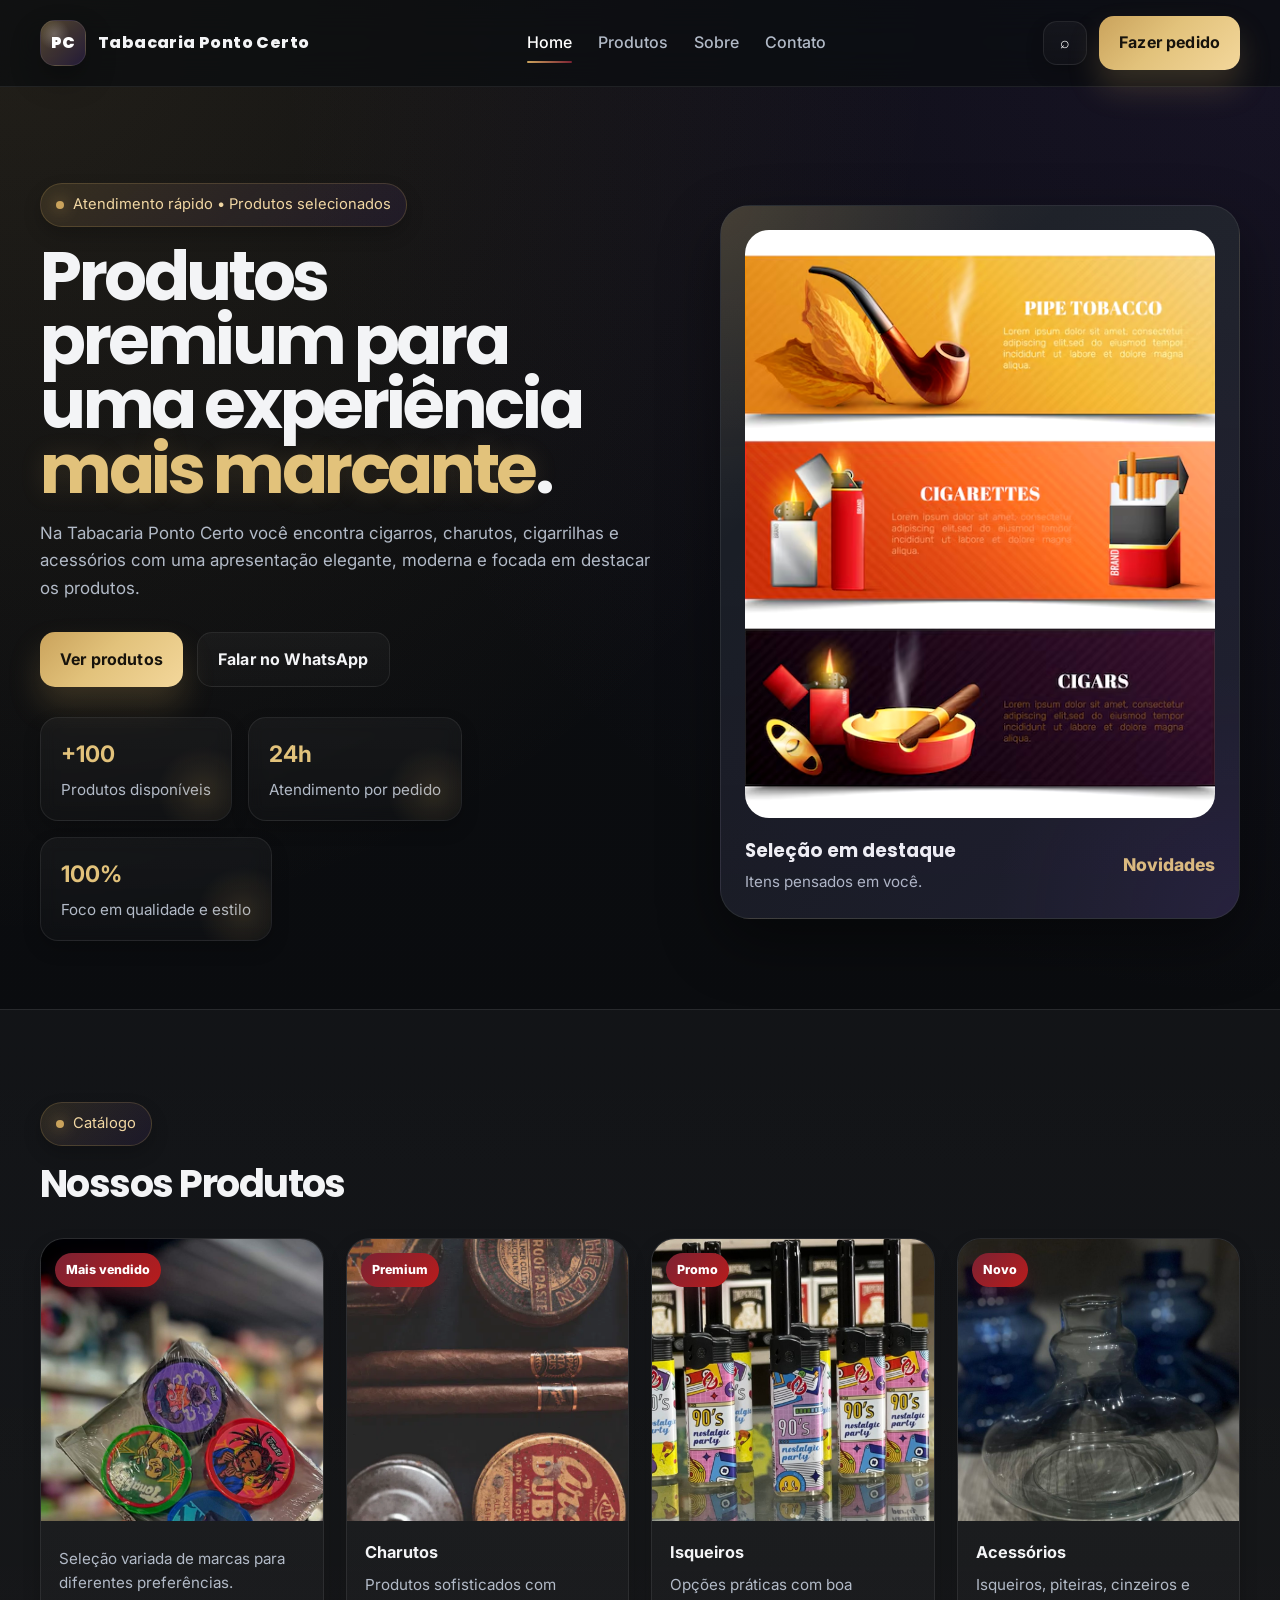
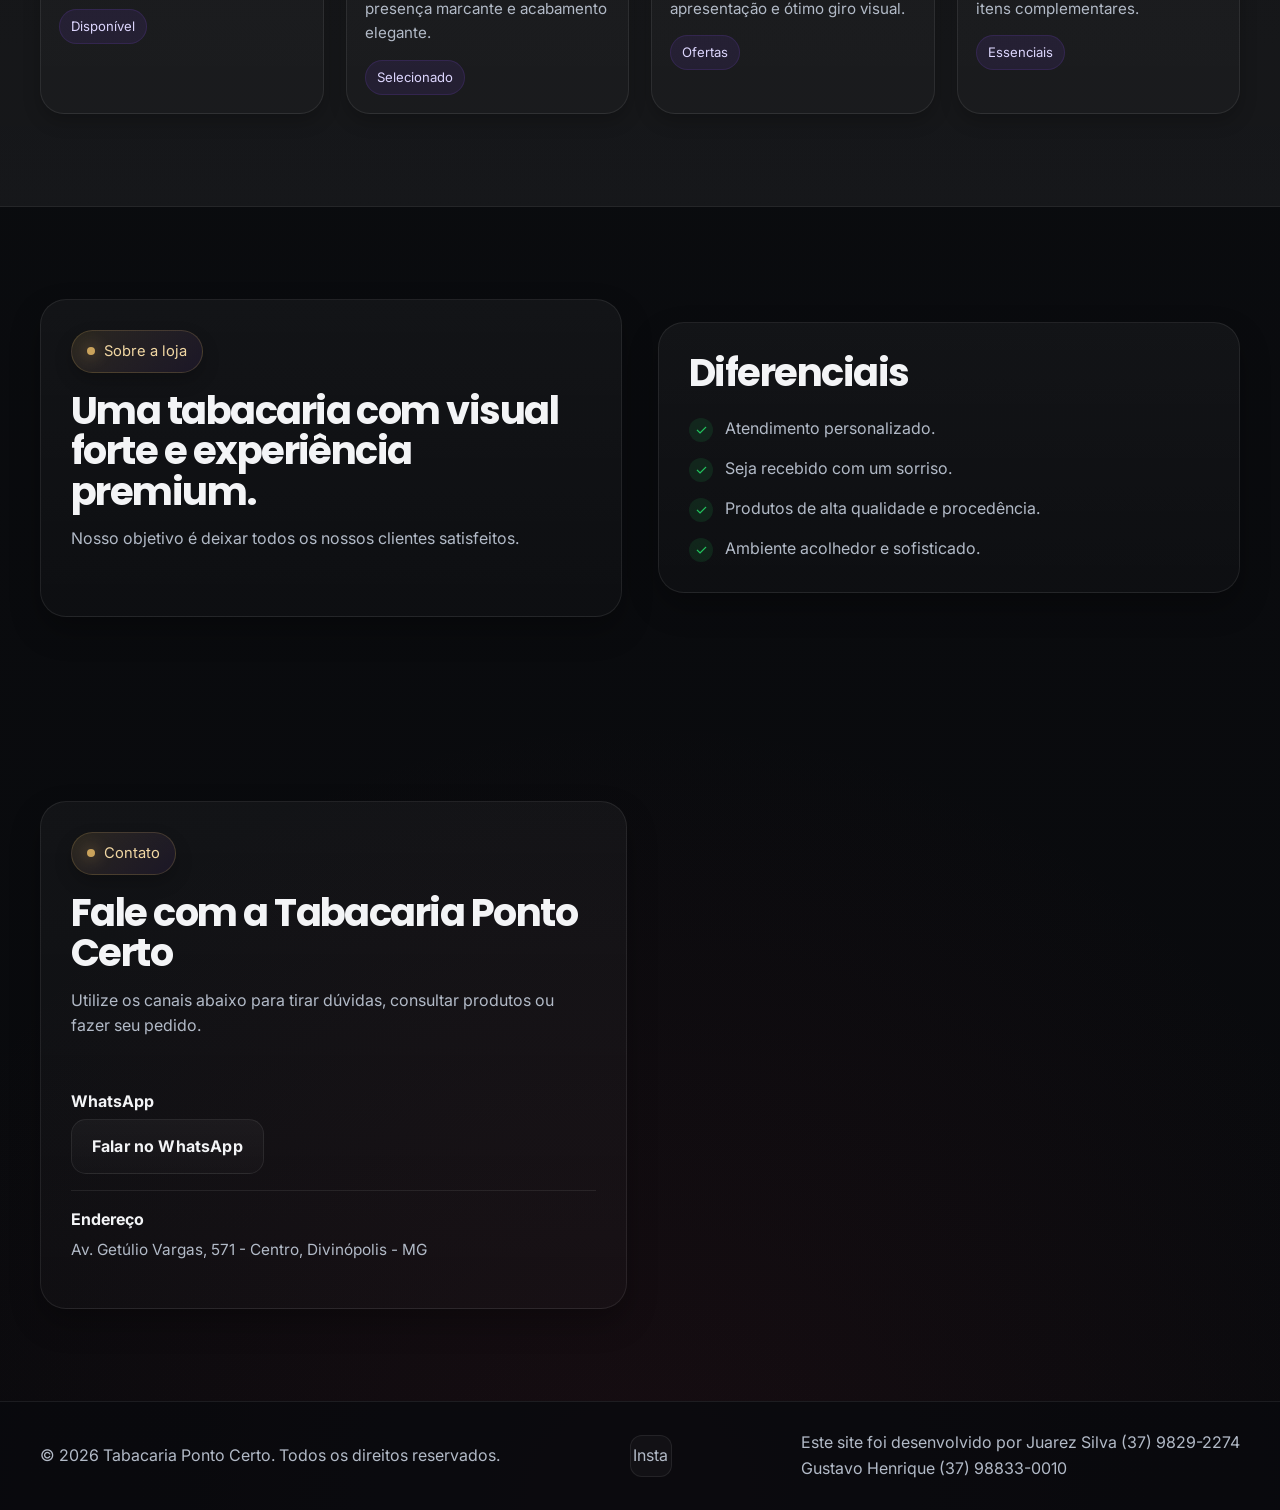
==== commit 66280bf2: "Rename index (2).html to index.html" ====
--- a/index.html
+++ b/index.html
@@ -69,7 +69,7 @@
         </div>
 
         <div class="hero-card">
-          <img src="imagens/banners-horizontais-de-produtos-de-tabaco_1284-23316.avif"
+          <img src="banners-horizontais-de-produtos-de-tabaco_1284-23316.avif"
             alt="Produtos de tabacaria em destaque" />
           <div class="hero-card-caption">
             <div>
@@ -92,7 +92,7 @@
         <div class="grid-products">
           <article class="product-card">
             <span class="sale">Mais vendido</span>
-            <img src="imagens/6c0c8bc5-977b-41b4-ada7-877263bafc45.jpeg" alt="Cigarros" />
+            <img src="6c0c8bc5-977b-41b4-ada7-877263bafc45.jpeg" alt="Cigarros" />
             <div class="product-info">
               <h3></h3>
               <p>Seleção variada de marcas para diferentes preferências.</p>
@@ -105,7 +105,7 @@
 
           <article class="product-card">
             <span class="sale">Premium</span>
-            <img src="imagens/TABACARIA1.webp" alt="Charutos" />
+            <img src="TABACARIA1.webp" alt="Charutos" />
             <div class="product-info">
               <h3>Charutos</h3>
               <p>Produtos sofisticados com presença marcante e acabamento elegante.</p>
@@ -118,7 +118,7 @@
 
           <article class="product-card">
             <span class="sale">Promo</span>
-            <img src="imagens/3910163c-b101-4159-80c0-856ad2844441.jpeg" alt="Cigarrilhas" />
+            <img src="3910163c-b101-4159-80c0-856ad2844441.jpeg" alt="Cigarrilhas" />
             <div class="product-info">
               <h3>Isqueiros</h3>
               <p>Opções práticas com boa apresentação e ótimo giro visual.</p>
@@ -131,7 +131,7 @@
 
           <article class="product-card">
             <span class="sale">Novo</span>
-            <img src="imagens/bb997197-b8b8-463b-8e82-a7fdcd526698.jpeg" alt="Acessórios" />
+            <img src="bb997197-b8b8-463b-8e82-a7fdcd526698.jpeg" alt="Acessórios" />
             <div class="product-info">
               <h3>Acessórios</h3>
               <p>Isqueiros, piteiras, cinzeiros e itens complementares.</p>
